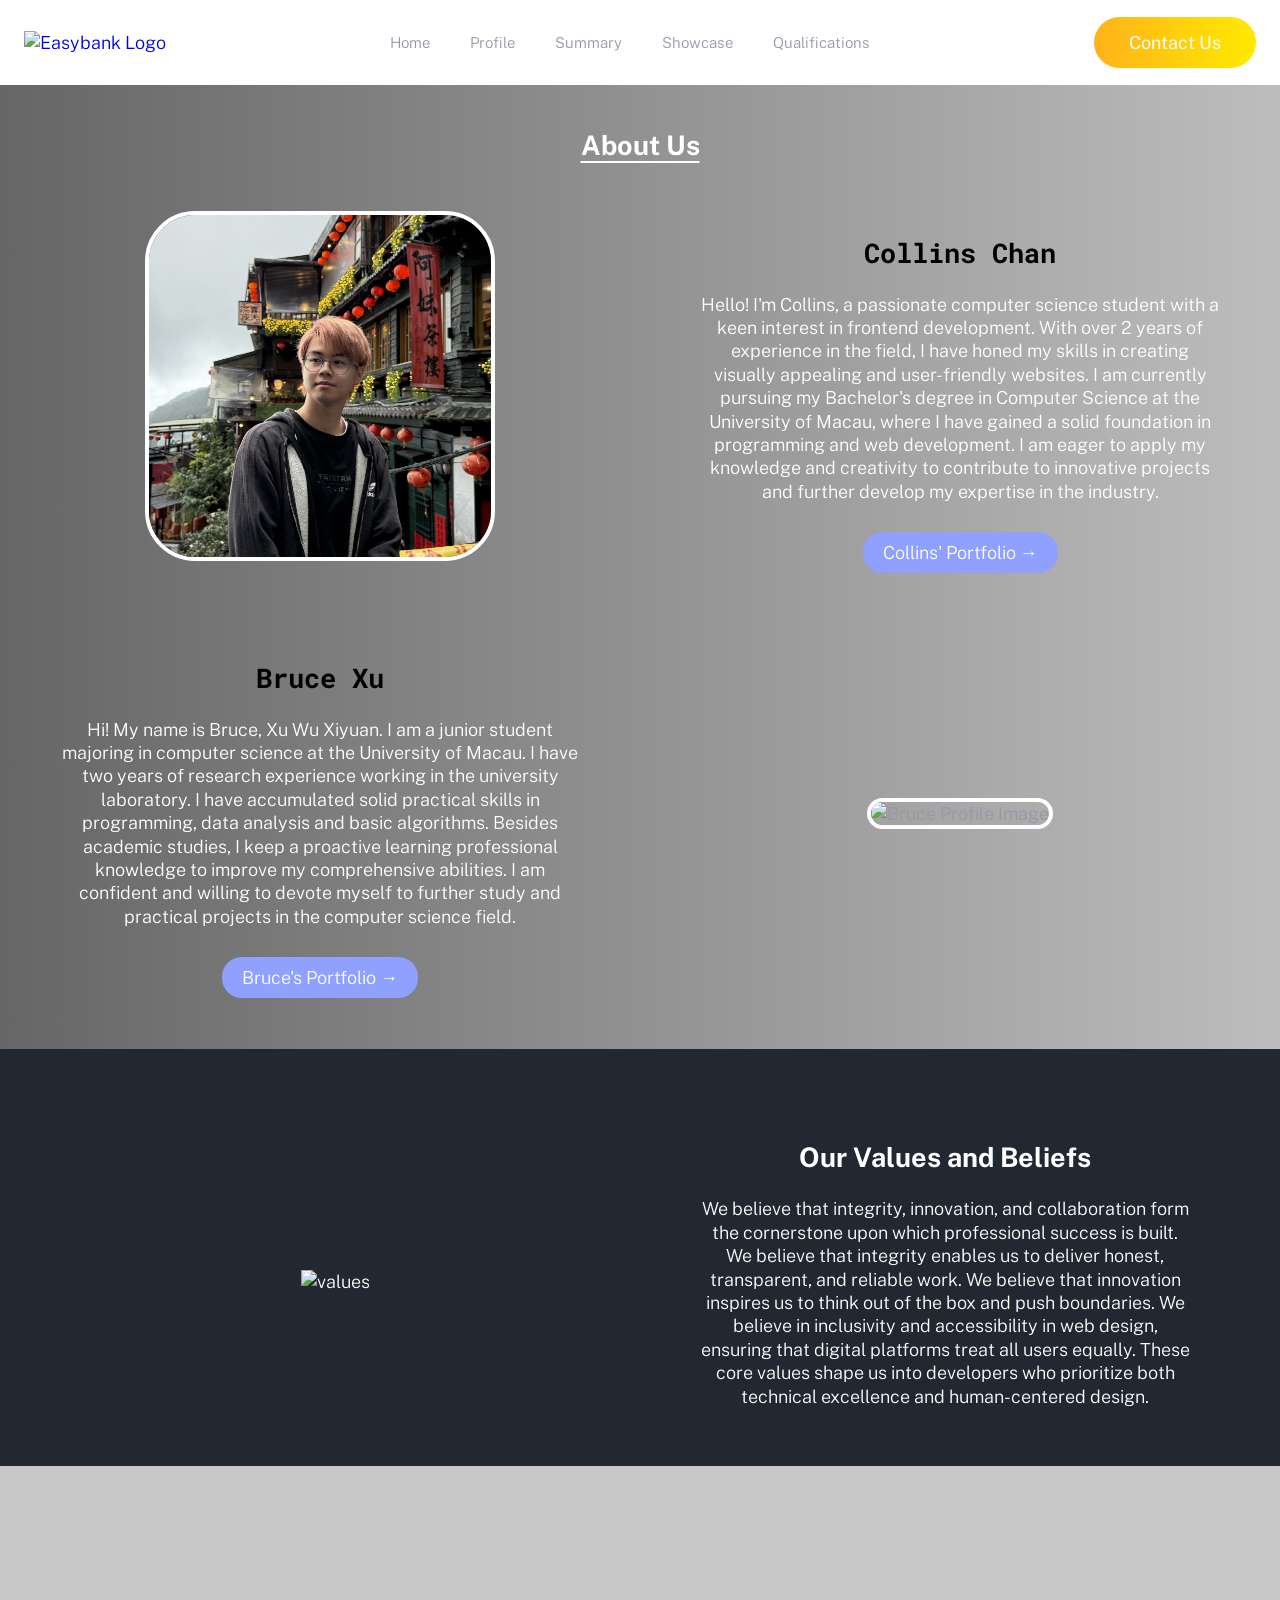
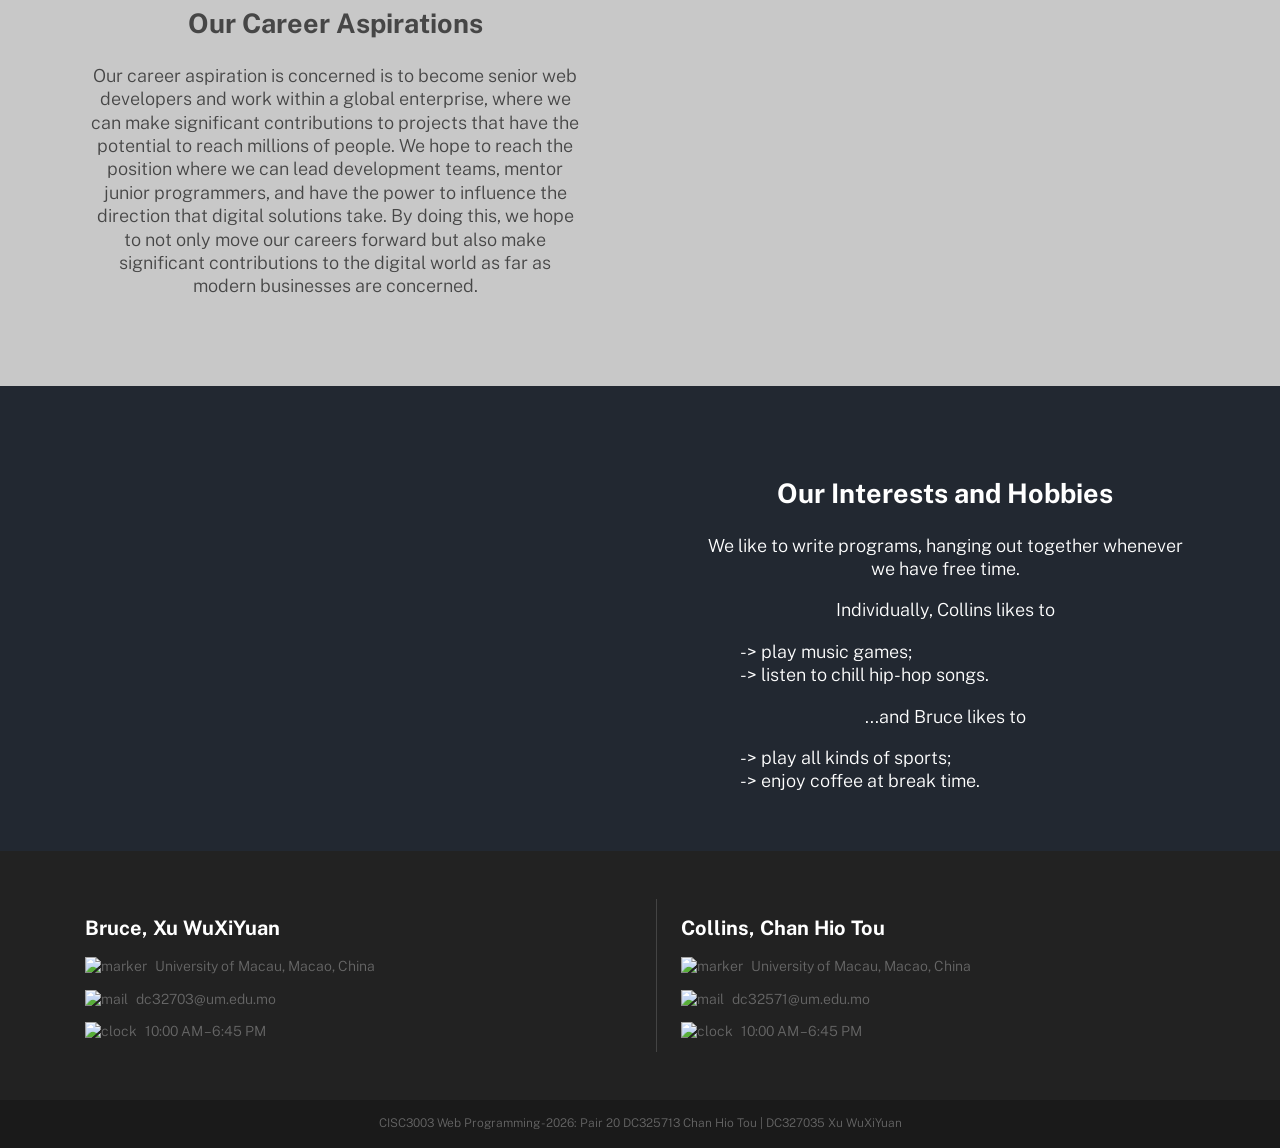
==== business-site/CISC3003-PairAssgn-Pair20-profile.html @ b6a7ada8 "Add files via upload" ====
<!DOCTYPE html>
<html lang="en">
<head>
    <meta charset="UTF-8">
    <meta name="viewport" content="width=device-width, initial-scale=1.0">
    <link rel="stylesheet" href="./../css/CISC3003-PairAssgn-Pair20-profile.css">
    <link href="https://fonts.googleapis.com/css2?family=Roboto+Mono:ital,wght@0,700;1,700&display=swap" rel="stylesheet">
    <link href="https://fonts.googleapis.com/css2?family=Public+Sans:wght@300;400&display=swap" rel="stylesheet">
    <link rel="shortcut icon" href="./../images/business/briefcase.png" type="image/x-icon">
    <link href="https://stackpath.bootstrapcdn.com/font-awesome/4.7.0/css/font-awesome.min.css" rel="stylesheet">
    <title>Our Business Website | Profile</title>
</head>
<body>
    <main>
        <header class="header">
            <div class="overlay has-fade">
            
            </div>
            <nav class="container flex flex-jc-sb flex-ai-c">
                <a href="CISC3003-PairAssgn-Pair20-home.html" class="header__logo">
                    <img src="./../images/business/logo.png" alt="Easybank Logo" id="logo">
                </a>

                <a id="btnHamburger" class="header__toggle hide-for-desktop">
                    <span></span>
                    <span></span>
                    <span></span>
                </a>
            
                <div class="header__links hide-for-mobile">
                    <a href="CISC3003-PairAssgn-Pair20-home.html">Home</a>
                    <a href="CISC3003-PairAssgn-Pair20-profile.html">Profile</a>
                    <a href="CISC3003-PairAssgn-Pair20-summary.html">Summary</a>
                    <a href="CISC3003-PairAssgn-Pair20-showcase.html">Showcase</a>
                    <a href="CISC3003-PairAssgn-Pair20-qualification.html">Qualifications</a>
                </div>

                <a href="#contact" class="btn header__cta hide-for-mobile">Contact Us</a>
            </nav>

            <div class="header__menu has-fade">
                <a href="CISC3003-PairAssgn-Pair20-home.html">Home</a>
                <a href="CISC3003-PairAssgn-Pair20-profile.html">Profile</a>
                <a href="CISC3003-PairAssgn-Pair20-summary.html">Summary</a>
                <a href="CISC3003-PairAssgn-Pair20-showcase.html">Showcase</a>
                <a href="CISC3003-PairAssgn-Pair20-qualification.html">Qualifications</a>
            </div>
        </header>
        
        <section class="about">
        	<h1 class="title">About Us</h1>
        	<div class="row">
        	    <div class="col-2">
        	    	<img class="about-img" src="./../Collins-portfolio-site/assets/about-pic.jpg" alt="Collins Profile Image">
        	    </div>
        	    <div class="col-2">
        	    	<h2 class="name">Collins Chan</h2>
        	    	<p class="text-desc">Hello! I'm Collins, a passionate computer science student with a keen interest in frontend development. With over 2 years of experience in the field, I have honed my skills in creating visually appealing and user-friendly websites. I am currently pursuing my Bachelor's degree in Computer Science at the University of Macau, where I have gained a solid foundation in programming and web development. I am eager to apply my knowledge and creativity to contribute to innovative projects and further develop my expertise in the industry.</p>
        	    	<a class="portfolio-link" href="./../Collins-portfolio-site/CISC3003-IndAssgn-home.html">Collins' Portfolio &#8594;</a>
        	    </div>
        	</div>
        	<br>
        	<div class="row">
        	    <div class="col-2 two">
        	    	<img class="about-img" src="./../images/business/BruceProfile.jpg" alt="Bruce Profile Image">
        	    </div>
        	    <div class="col-2 one">
        	    	<h2 class="name">Bruce Xu</h2>
        	    	<p class="text-desc">Hi! My name is Bruce, Xu Wu Xiyuan. I am a junior student majoring in computer science at the University of Macau. I have two years of research experience working in the university laboratory. I have accumulated solid practical skills in programming, data analysis and basic algorithms. Besides academic studies, I keep a proactive learning professional knowledge to improve my comprehensive abilities. I am confident and willing to devote myself to further study and practical projects in the computer science field.</p>
        	    	<a class="portfolio-link" href="./../Bruce-portfolio-site/index.html">Bruce's Portfolio &#8594;</a>
        	    </div>
        	</div>
        </section>

        <section class="profile">
            <div class="container-dark">
                <div class="row">
                    <div class="col-2">
                        <img class="image" src="./../images/business/values.png" alt="values">
                    </div>
                    <div class="col-2 text-desc">
                        <h2>Our Values and Beliefs</h2>
                        <p>We believe that integrity, innovation, and collaboration form the cornerstone upon which professional success is built. We believe that integrity enables us to deliver honest, transparent, and reliable work. We believe that innovation inspires us to think out of the box and push boundaries. We believe in inclusivity and accessibility in web design, ensuring that digital platforms treat all users equally. These core values shape us into developers who prioritize both technical excellence and human-centered design.</p>
                    </div>
                </div>
            </div>
            <div class="container-light">
                <div class="row">
                    <div class="col-2 two">
                        <img class="image" src="./../images/business/career.png" alt="">
                    </div>
                    <div class="col-2 one text-desc-light">
                        <h2>Our Career Aspirations</h2>
                        <p>Our career aspiration is concerned is to become senior web developers and work within a global enterprise, where we can make significant contributions to projects that have the potential to reach millions of people. We hope to reach the position where we can lead development teams, mentor junior programmers, and have the power to influence the direction that digital solutions take. By doing this, we hope to not only move our careers forward but also make significant contributions to the digital world as far as modern businesses are concerned.</p>
                    </div>
                </div>
            </div>
            <div class="container-dark">
                <div class="row">
                    <div class="col-2">
                        <img class="image" src="./../images/business/hobby.png" alt="">
                    </div>
                    <div class="col-2 text-desc">
                        <h2>Our Interests and Hobbies</h2>
                        <p>We like to write programs, hanging out together whenever we have free time.</p>
                        <p>Individually, Collins likes to</p>
                        <ul class="listing">
                            <li>-> play music games;</li>
                            <li>-> listen to chill hip-hop songs.</li>
                        </ul>
                        <p>...and Bruce likes to</p>
                        <ul class="listing">
                            <li>-> play all kinds of sports;</li>
                            <li>-> enjoy coffee at break time.</li>
                        </ul>
                    </div>
                </div>
            </div>
        </section>

        <footer id="contact" class="site-footer">
            <div id="footer-container">
                <div id="footer-grid">
                	<div id="left-footer-section" class="footer-section">
                    	<div class="footer-information">
                        	<h2>Bruce, Xu WuXiYuan</h2>
                        	<p><img src="https://img.icons8.com/ios-filled/12/999999/marker.png" alt="marker"> University of Macau, Macao, China</p>
                        	<p><img src="https://img.icons8.com/ios-filled/12/999999/mail.png" alt="mail"> dc32703@um.edu.mo</p>
                        	<p><img src="https://img.icons8.com/ios-filled/12/999999/clock.png" alt="clock"> 10:00 AM – 6:45 PM</p>
                    	</div>
                	</div>
                	<div id="right-footer-section" class="footer-section">
                    	<div class="footer-information">
                        	<h2>Collins, Chan Hio Tou</h2>
                        	<p><img src="https://img.icons8.com/ios-filled/12/999999/marker.png" alt="marker"> University of Macau, Macao, China</p>
                        	<p><img src="https://img.icons8.com/ios-filled/12/999999/mail.png" alt="mail"> dc32571@um.edu.mo</p>
                        	<p><img src="https://img.icons8.com/ios-filled/12/999999/clock.png" alt="clock"> 10:00 AM – 6:45 PM</p>
                    	</div>
                	</div>
            	</div>
            </div>
        </footer>

        <footer id="footer" class="end-footer">
            CISC3003 Web Programming - 2026: Pair 20 DC325713 Chan Hio Tou | DC327035 Xu WuXiYuan
        </footer>
    </main>
    <script src="./../js/hamburger.js"></script>
</body>
</html>
---- css/CISC3003-PairAssgn-Pair20-profile.css ----
html {
    font-size: 100%;
    box-sizing: border-box;
    background-color: hsl(0, 0%, 100%);
    overflow-x: hidden;
    scroll-behavior: smooth;
}

*, *::before, *::after {
    box-sizing: inherit;
}

body {
    margin: 0;
    padding: 0;
    font-family: "Public Sans", sans-serif;
    font-size: 1rem;
    font-weight: 300;
    color: hsl(233, 8%, 62%);
    line-height: 1.3;
}

@media (min-width: 64em) {
    body { font-size: 1.125rem; }
}

body.noscroll { overflow: hidden; }

a, a:visited, a:hover { text-decoration: none; }

/* Layout & Utility Classes */
.container {
    padding-left: 1.5rem;
    padding-right: 1.5rem;
    max-width: 81.25rem;
    margin: 0 auto;
}

.flex { display: flex; }
.flex-jc-sb { justify-content: space-between; }
.flex-jc-c { justify-content: center; }
.flex-ai-c { align-items: center; }

/* Buttons */
button, .btn {
    display: inline-block;
    padding: 0.875rem 2.1875rem;
    background: linear-gradient(to right, hsl(40, 100%, 55%), hsl(55, 100%, 50%));
    border: 0;
    border-radius: 50px;
    cursor: pointer;
    color: hsl(0, 0%, 100%);
    font-weight: 400;
    text-align: center;
    transition: opacity 300ms ease-in-out, transform 300ms ease-in-out;
}

button:hover, .btn:hover {
    opacity: 0.8;
    transform: scale(1.05);
}

/* Visibility Utilities */
@media (max-width: 63.9375em) {
    .hide-for-mobile { display: none !important; }
}
@media (min-width: 64em) {
    .hide-for-desktop { display: none !important; }
}



.has-fade { visibility: hidden; }

@keyframes fade-in {
    from { visibility: hidden; opacity: 0; }
    1% { visibility: visible; opacity: 0; }
    to { visibility: visible; opacity: 1; }
}
.fade-in { animation: fade-in 200ms ease-in-out forwards; }

@keyframes fade-out {
    from { visibility: visible; opacity: 1; }
    99% { visibility: visible; opacity: 0; }
    to { visibility: hidden; opacity: 0; }
}
.fade-out { animation: fade-out 200ms ease-in-out forwards; }

@keyframes fadeInLeft {
	from {
		opacity: 0;
		transform: translate3d(-40px, 0, 0);
	}
	to {
		opacity: 1;
		transform: translate3d(0, 0, 0);
	}
}

@keyframes fadeInRight {
	from {
		opacity: 0;
		transform: translate3d(40px, 0, 0);
	}
	to {
		opacity: 1;
		transform: translate3d(0, 0, 0);
	}
}



.header {
    position: relative;
    z-index: 999;
}

.header .overlay {
    opacity: 0;
    position: fixed;
    top: 0; right: 0; bottom: 0; left: 0;
    background-image: linear-gradient(hsl(233, 100%, 75%), transparent);
    z-index: 998;
}

.header nav {
    position: relative;
    z-index: 1001;
    background-color: hsl(0, 0%, 100%);
    padding-top: 1.0625rem;
    padding-bottom: 1.0625rem;
}

.header__logo img { height: 2.5rem; }
@media (min-width: 64em) {
    .header__logo img { height: 3rem; }
}

/* Hamburger Toggle */
.header__toggle > span {
    display: block;
    width: 26px;
    height: 2px;
    background-color: hsl(233, 26%, 24%);
    transition: all 300ms ease-in-out;
    transform-origin: 5px 1px;
}
.header__toggle > span:not(:last-child) { margin-bottom: 4px; }

/* Open State Animations */
.header.open .header__toggle > span:first-child { transform: rotate(45deg); }
.header.open .header__toggle > span:nth-child(2) { opacity: 0; }
.header.open .header__toggle > span:last-child { transform: rotate(-45deg); }

/* Mobile Menu Dropdown */
.header__menu {
    background: hsl(0, 0%, 100%);
    margin-top: 1.5rem;
    padding: 1.625rem;
    border-radius: 5px;
    position: absolute;
    width: calc(100% - 3rem);
    left: 50%;
    transform: translateX(-50%);
    z-index: 1000;
}
.header__menu a {
    display: block;
    color: hsl(233, 26%, 24%);
    padding: 0.625rem;
    text-align: center;
    font-size: 1.125rem;
}

/* Desktop Links (Centered dynamically) */
.header__links {
    display: flex;
    justify-content: center; /* Centers links between logo and CTA */
    align-items: center;
    flex: 1; 
}
.header__links a {
    position: relative;
    font-size: 0.9375rem;
    color: hsl(233, 8%, 62%);
    transition: color 300ms ease-in-out;
    margin: 0 1.25rem;
}
.header__links a::before {
    content: "";
    display: block;
    position: absolute;
    height: 5px;
    left: 0; 
    right: 0; 
    bottom: -10px;
    background: linear-gradient(to right, hsl(40, 100%, 55%), hsl(55, 100%, 50%));
    opacity: 0;
    transition: opacity 300ms ease-in-out;
}
.header__links a:hover { color: hsl(233, 26%, 24%); }
.header__links a:hover::before { opacity: 1; }



/* Profile */

.about {
	background: linear-gradient(to right, #666666, #BDBDBD);
	padding-top: 20px;
	padding-bottom: 60px;
}

.about-img {
	border-radius: 50px;
	border: 4px solid white;
}

.title {
	text-align: center;
	text-decoration: underline;
	text-underline-offset: 6px;
	color: white;
}

.name {
	color: black;
	font-family: "Roboto Mono", monospace;
}

.text-desc {
	color: white;
	padding: 0 60px;
	padding-bottom: 20px;
}

.text-desc-light {
	padding: 60px;
}

.portfolio-link {
	background-color: hsl(231, 100%, 78%);
	padding: 10px 20px;
	border-radius: 20px;
	color: white;
}

.row {
    display: flex;
    align-items: center;
	flex-wrap: wrap;
	justify-content: space-around;
	margin-top: 3rem;
}

.col-2 img {
    max-width: 350px;
}

.col-2 {
    flex-basis: 100%;
    min-width: 300px;
    text-align: center;
}
@media (min-width: 64em) {
	.col-2 { flex-basis: 50%; }
}

.col-2 ul {
    text-align: left;
}

.container-dark {
    background: #222831;
    color: white;
    padding: 20px 30px;
    animation: fadeInLeft 1s ease-out forwards;
    animation-timeline: view();
    animation-range: entry 10% cover 30%;
}

.container-light {
    background: #c8c8c8;
    color: #464646;
    padding: 10px 30px;
    animation: fadeInRight 1s ease-out forwards;
    animation-timeline: view();
    animation-range: entry 10% cover 30%;
}

@media (min-width: 64em) {
	.two { order: 2; }
	.one { order: 1; }
}

.listing {
    list-style-type: none;
}



.site-footer {
    padding: 3rem 1.5rem;
    background: #222222;
    color: #676767;
    font-size: 0.875rem;
    text-align: center;
}

#footer-container {
    max-width: 69.375rem;
    margin: 0 auto;
}

/* Stacks on mobile, sides-by-side on tablet/desktop */
#footer-grid {
    display: flex;
    flex-direction: column;
    gap: 2rem;
}
@media (min-width: 40em) {
    .site-footer { text-align: left; }
    #footer-grid {
        flex-direction: row;
        justify-content: space-between;
    }
    #left-footer-section, #right-footer-section { flex: 1; }
    #left-footer-section { padding-right: 1.5rem; }
    #right-footer-section { padding-left: 1.5rem; border-left: 1px solid #444; }
}

.footer-information h2 {
    color: hsl(0, 0%, 100%);
    font-size: 1.25rem;
    margin-bottom: 1rem;
}

.footer-information p {
    display: flex;
    align-items: center;
    justify-content: center;
    margin-bottom: 0.75rem;
}

.footer-information p img { margin-right: 0.5rem; }

@media (min-width: 40em) {
    .footer-information p { justify-content: flex-start; }
}

.end-footer {
    background-color: #1a1a1a;
    color: #666;
    text-align: center;
    padding: 1rem;
    font-size: 0.75rem;
}
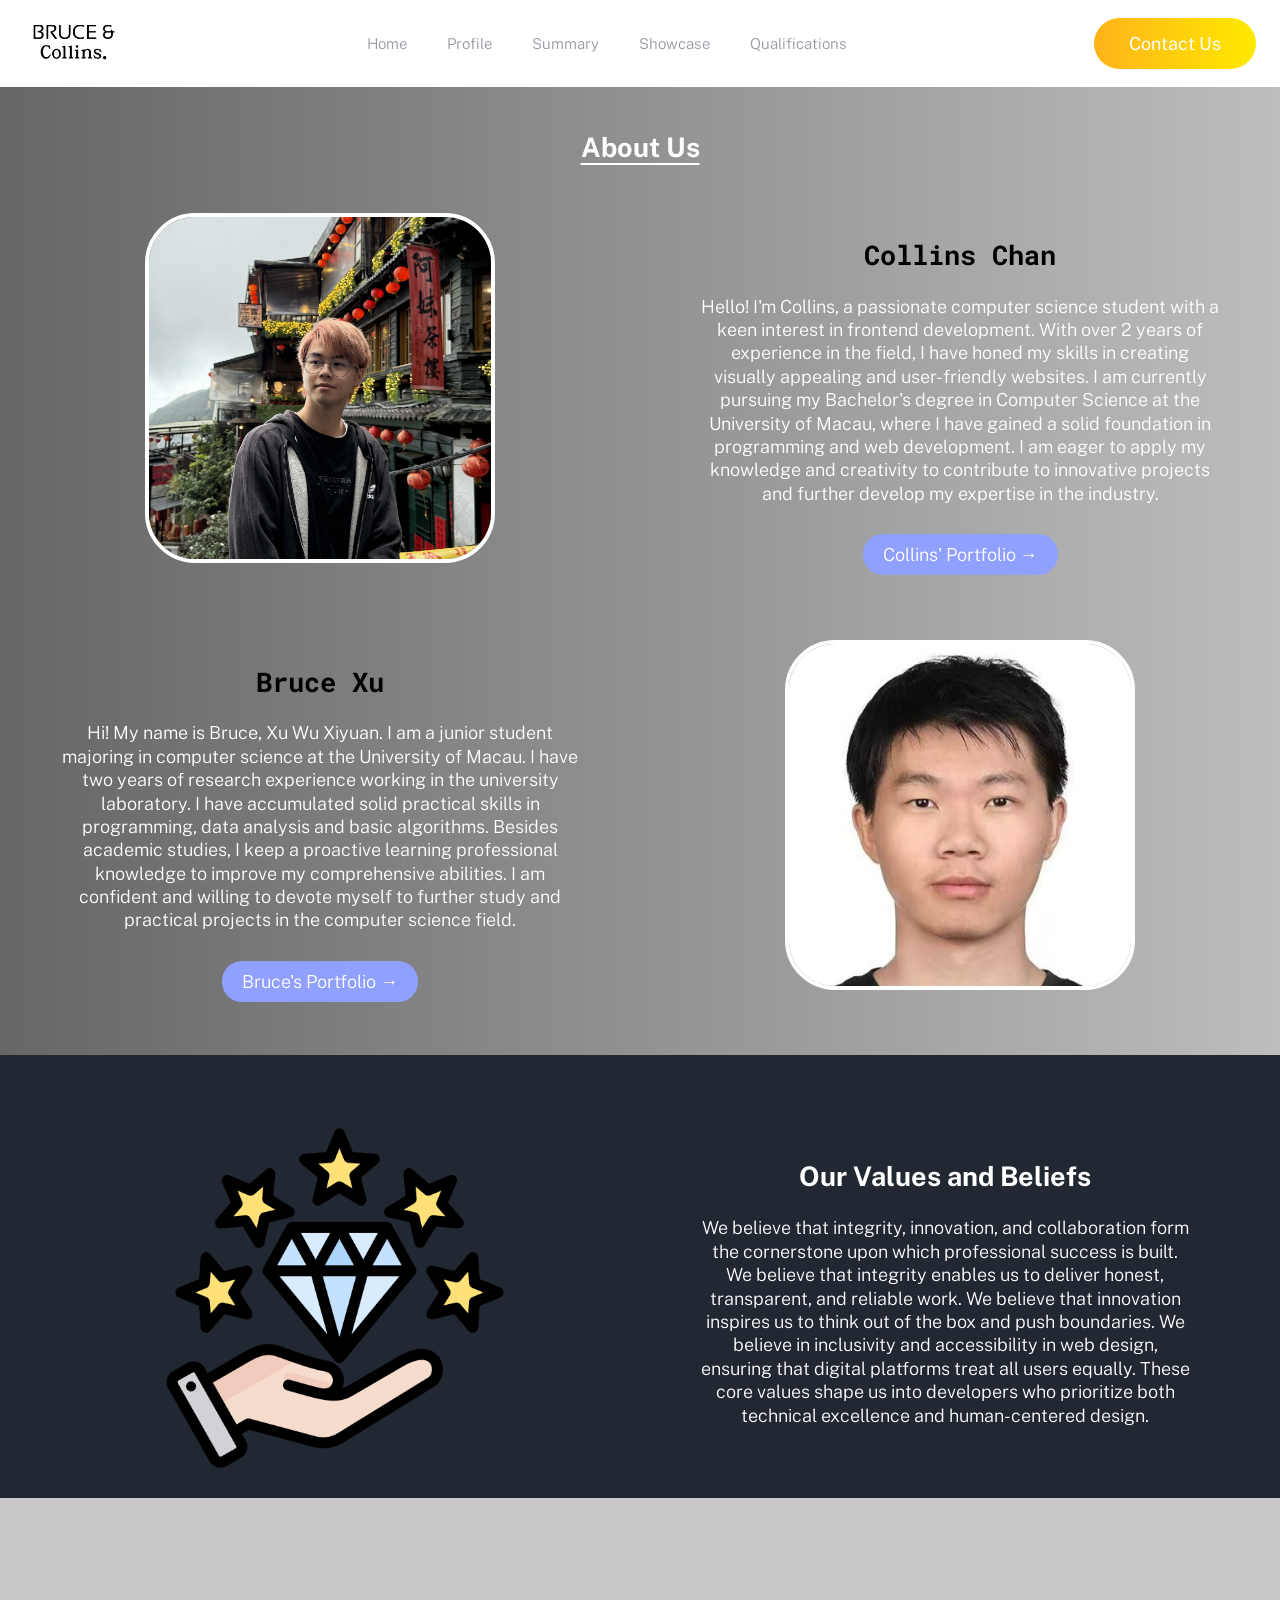
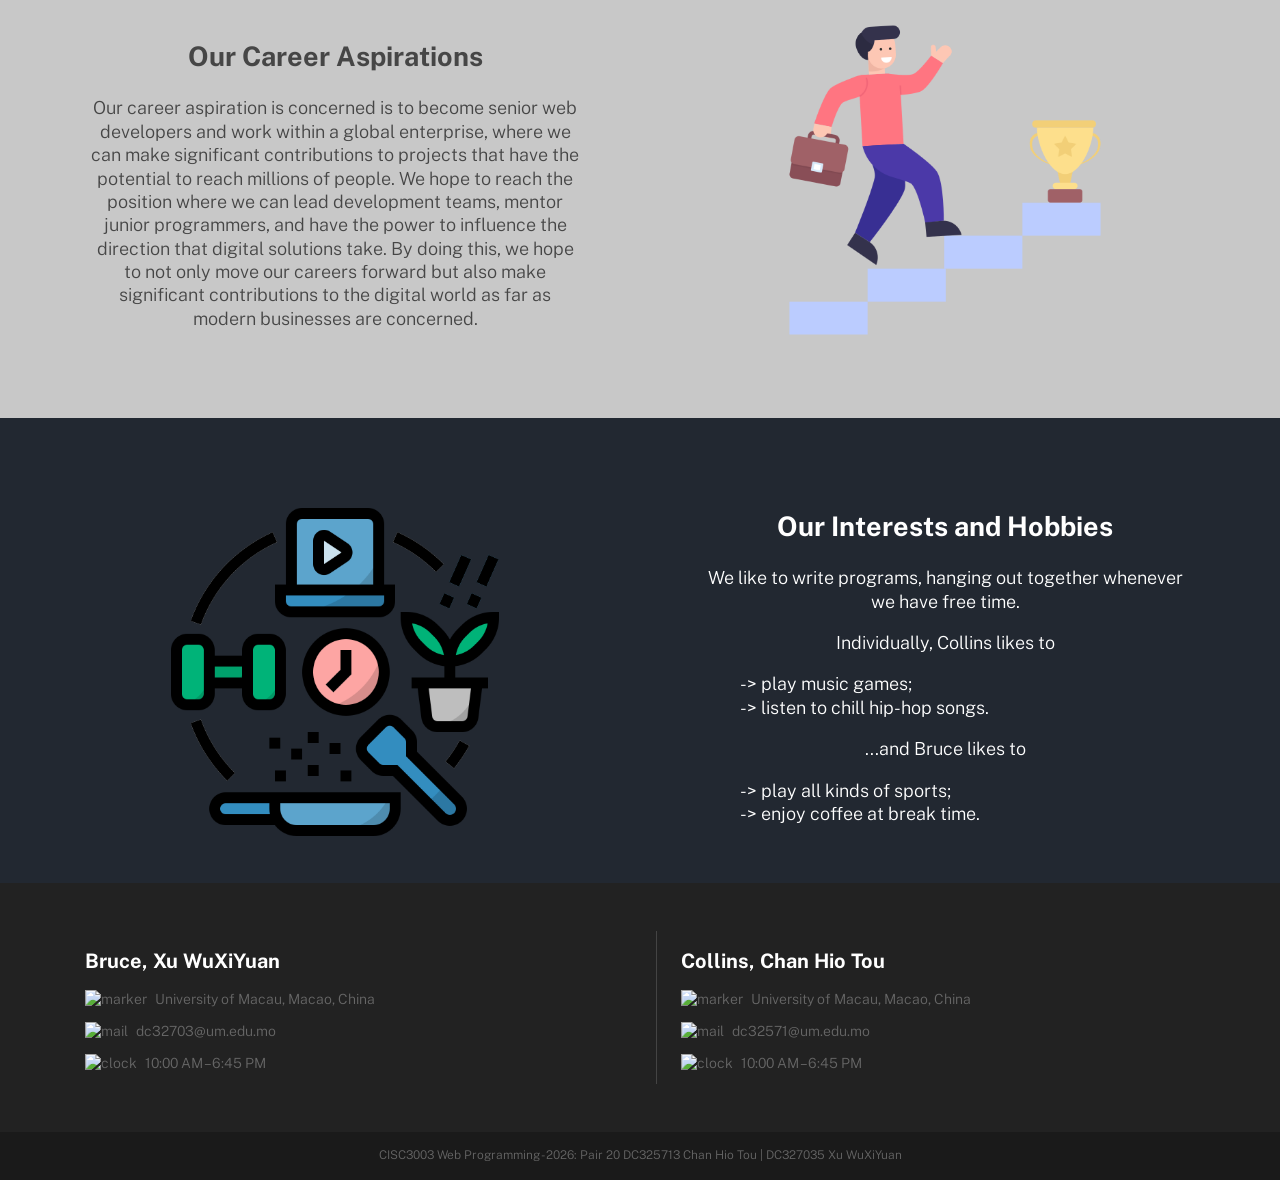
==== commit ff1a824b: "Update CISC3003-PairAssgn-Pair20-profile.html" ====
--- a/business-site/CISC3003-PairAssgn-Pair20-profile.html
+++ b/business-site/CISC3003-PairAssgn-Pair20-profile.html
@@ -35,7 +35,7 @@
                     <a href="CISC3003-PairAssgn-Pair20-qualification.html">Qualifications</a>
                 </div>
 
-                <a href="#contact" class="btn header__cta hide-for-mobile">Contact Us</a>
+                <a href="CISC3003-PairAssgn-Pair20-contact.html" class="btn header__cta hide-for-mobile">Contact Us</a>
             </nav>
 
             <div class="header__menu has-fade">
@@ -147,4 +147,4 @@
     </main>
     <script src="./../js/hamburger.js"></script>
 </body>
-</html>+</html>
